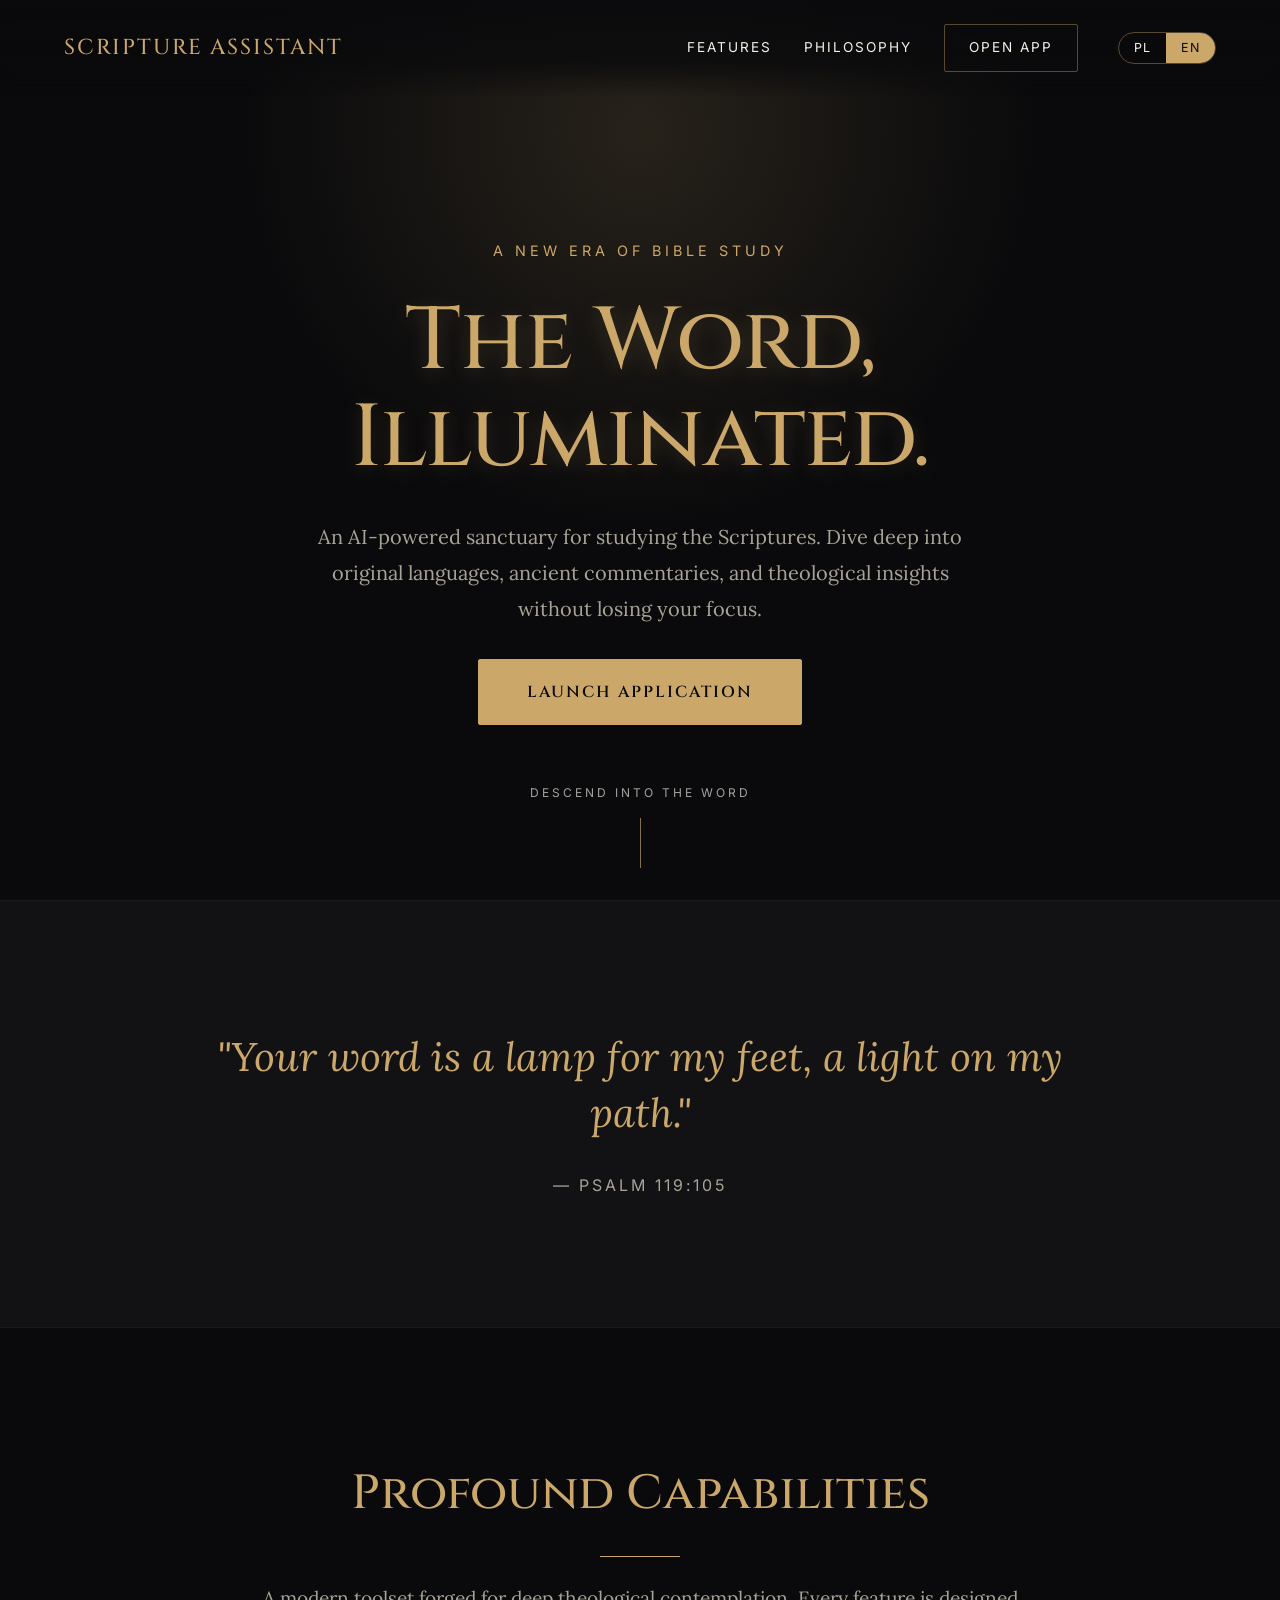
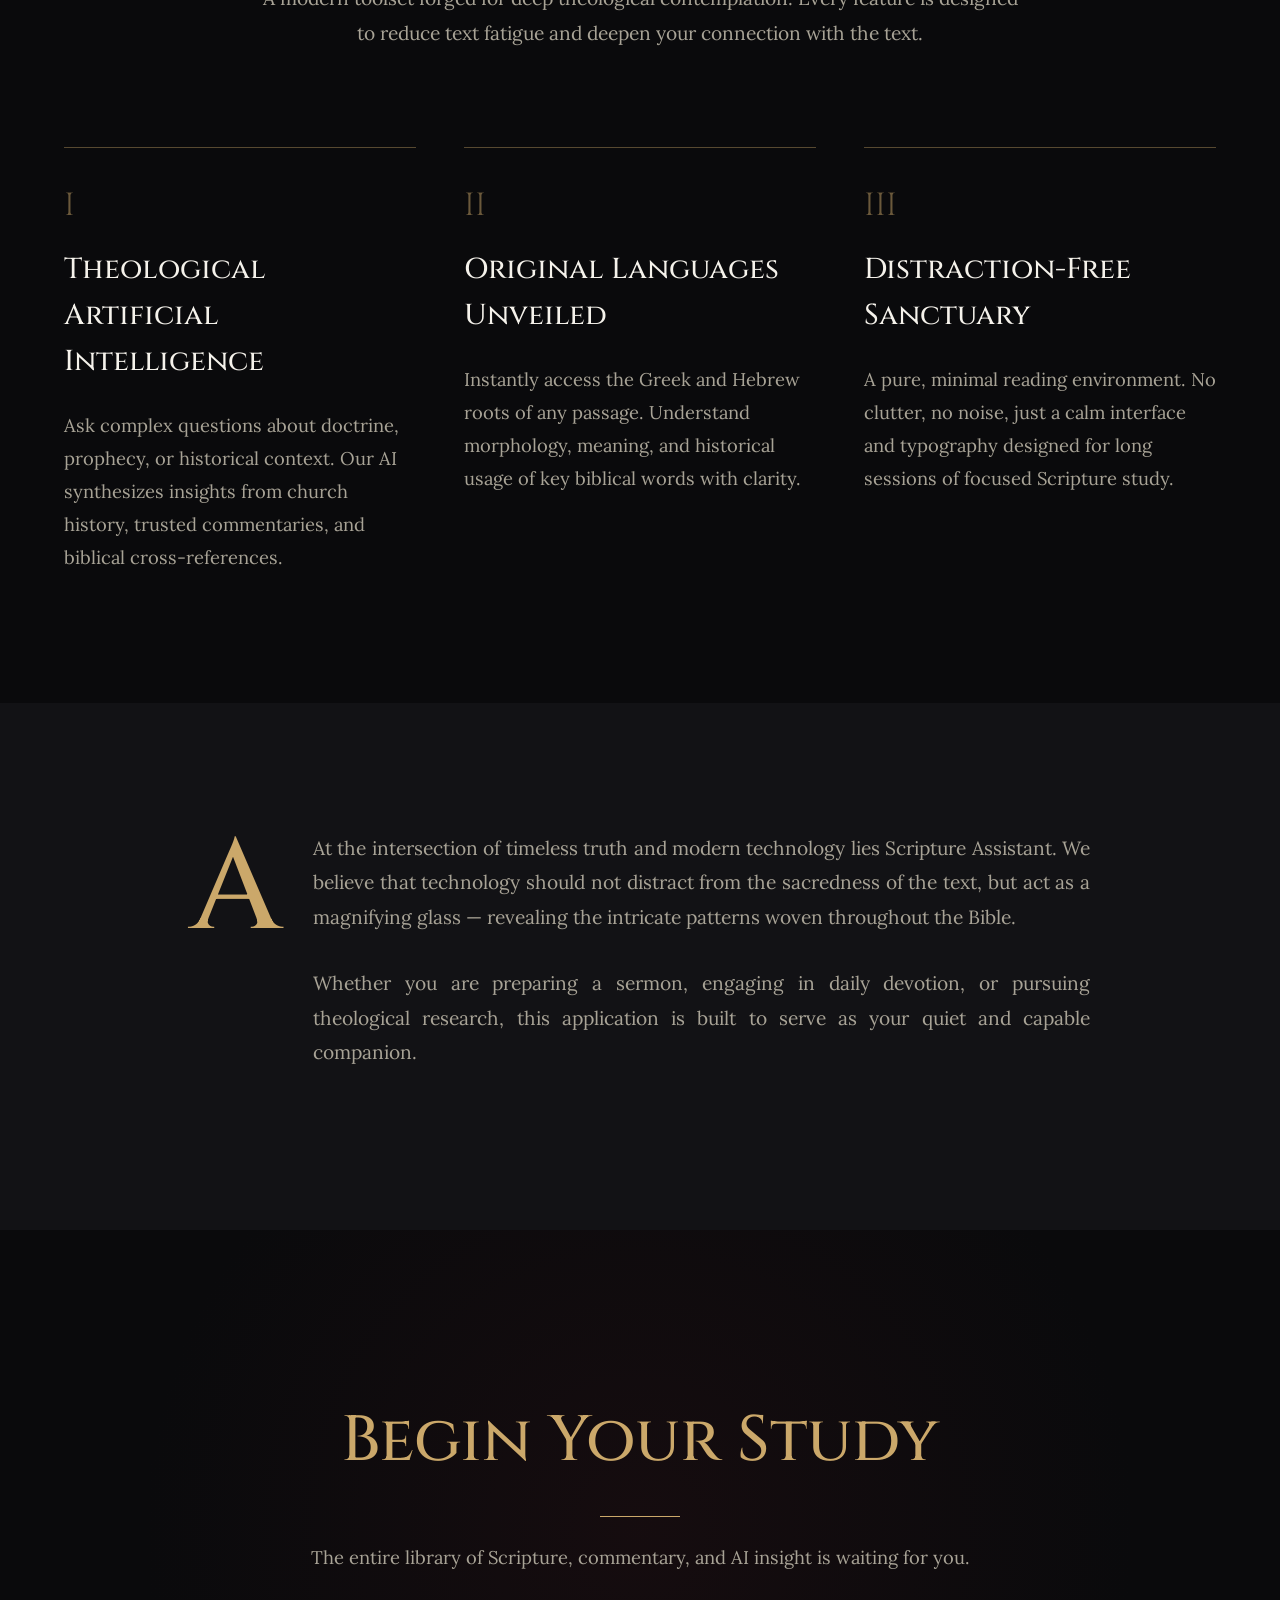
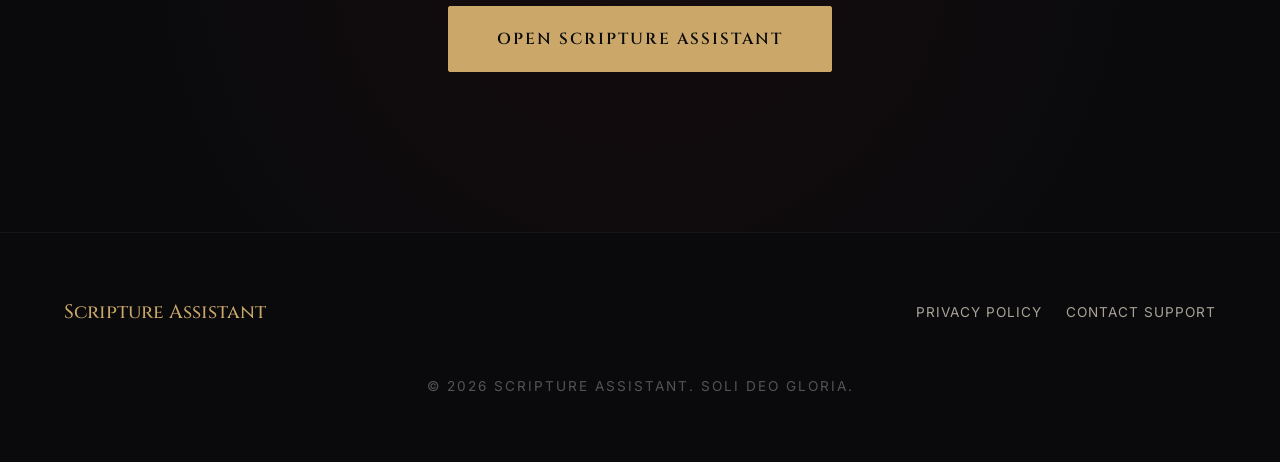
==== en/index.html @ 79582782 "feat: Add multi-language support, implement responsive design, and enhance styling with new CSS vari" ====
<!DOCTYPE html>
<html lang="en">
<head>
    <meta charset="UTF-8">
    <meta name="viewport" content="width=device-width, initial-scale=1.0">
    <title>Scripture Assistant | AI Bible Study and Theological Insights</title>
    <meta name="description" content="Study the Bible with AI support, original languages, historical context, and trusted commentary in a focused environment without distractions.">
    <meta name="keywords" content="AI Bible study, theological insights, Bible commentary, biblical Greek, biblical Hebrew, Bible app, Scripture study">
    <meta name="robots" content="index, follow, max-image-preview:large, max-snippet:-1, max-video-preview:-1">
    <meta name="author" content="Scripture Assistant">
    <meta name="theme-color" content="#0a0a0c">

    <link rel="canonical" href="https://scriptureassistant.com/en/">
    <link rel="alternate" hreflang="pl" href="https://scriptureassistant.com/pl/">
    <link rel="alternate" hreflang="en" href="https://scriptureassistant.com/en/">
    <link rel="alternate" hreflang="x-default" href="https://scriptureassistant.com/en/">

    <link rel="icon" href="https://app.scriptureassistant.com/favicon.ico" sizes="any">
    <link rel="icon" href="https://app.scriptureassistant.com/icons/icon-512x512.png" type="image/png">
    <link rel="apple-touch-icon" href="https://app.scriptureassistant.com/apple-touch-icon.png">

    <meta property="og:site_name" content="Scripture Assistant">
    <meta property="og:title" content="Scripture Assistant | AI Bible Study and Theological Insights">
    <meta property="og:description" content="Study the Bible with AI support, original languages, historical context, and trusted commentary in a focused environment without distractions.">
    <meta property="og:type" content="website">
    <meta property="og:url" content="https://scriptureassistant.com/en/">
    <meta property="og:image" content="https://app.scriptureassistant.com/opengraph-image.png">
    <meta property="og:image:alt" content="Scripture Assistant homepage preview">
    <meta property="og:locale" content="en_US">

    <meta name="twitter:card" content="summary_large_image">
    <meta name="twitter:title" content="Scripture Assistant | AI Bible Study and Theological Insights">
    <meta name="twitter:description" content="Study the Bible with AI support, original languages, historical context, and trusted commentary.">
    <meta name="twitter:image" content="https://app.scriptureassistant.com/opengraph-image.png">

    <script type="application/ld+json">
    {
      "@context": "https://schema.org",
      "@graph": [
        {
          "@type": "WebSite",
          "name": "Scripture Assistant",
          "url": "https://scriptureassistant.com/en/",
          "inLanguage": "en"
        },
        {
          "@type": "SoftwareApplication",
          "name": "Scripture Assistant",
          "applicationCategory": "EducationalApplication",
          "operatingSystem": "Web",
          "description": "An AI-powered Bible study tool offering original language analysis, historical context, and theological commentary.",
          "url": "https://app.scriptureassistant.com",
          "offers": {
            "@type": "Offer",
            "price": "0",
            "priceCurrency": "USD"
          }
        }
      ]
    }
    </script>

    <link rel="preconnect" href="https://fonts.googleapis.com">
    <link rel="preconnect" href="https://fonts.gstatic.com" crossorigin>
    <link href="https://fonts.googleapis.com/css2?family=Cinzel:wght@400;500;600;700&family=Lora:ital,wght@0,400;0,500;1,400&family=Inter:wght@300;400;500;600&display=swap" rel="stylesheet">
    <link rel="stylesheet" href="/styles.css">
</head>
<body>
    <a class="skip-link" href="#main-content">Skip to content</a>

    <header class="navbar">
        <div class="logo">
            <a href="/en/" aria-label="Scripture Assistant homepage">Scripture Assistant</a>
        </div>

        <nav class="nav-links" aria-label="Main navigation">
            <a href="#features">Features</a>
            <a href="#about">Philosophy</a>
            <a href="https://app.scriptureassistant.com" class="cta-nav">Open App</a>

            <div class="lang-switch" aria-label="Language switcher">
                <a href="/pl/" lang="pl">PL</a>
                <a href="/en/" class="active" lang="en" aria-current="page">EN</a>
            </div>
        </nav>
    </header>

    <main id="main-content">
        <section class="hero-section" aria-labelledby="hero-title">
            <div class="divine-light" aria-hidden="true"></div>

            <div class="hero-content fade-in-up">
                <span class="eyebrow">A New Era of Bible Study</span>
                <h1 id="hero-title">The Word,<br>Illuminated.</h1>
                <p>An AI-powered sanctuary for studying the Scriptures. Dive deep into original languages, ancient commentaries, and theological insights without losing your focus.</p>
                <a href="https://app.scriptureassistant.com" class="cta-primary">Launch Application</a>
            </div>

            <div class="scroll-indicator" aria-hidden="true">
                <span>Descend into the Word</span>
                <div class="line"></div>
            </div>
        </section>

        <section id="quote" class="quote-section" aria-labelledby="quote-heading">
            <h2 id="quote-heading" class="sr-only">Biblical inspiration</h2>
            <blockquote class="fade-in-up">
                <p>"Your word is a lamp for my feet, a light on my path."</p>
                <cite>— Psalm 119:105</cite>
            </blockquote>
        </section>

        <section id="features" class="capabilities-section" aria-labelledby="features-title">
            <div class="capabilities-header fade-in-up">
                <h2 id="features-title">Profound Capabilities</h2>
                <div class="divider" aria-hidden="true"></div>
                <p class="section-subtitle">A modern toolset forged for deep theological contemplation. Every feature is designed to reduce text fatigue and deepen your connection with the text.</p>
            </div>

            <div class="capabilities-grid">
                <article class="cap-card fade-in-up">
                    <span class="cap-num">I</span>
                    <h3>Theological Artificial Intelligence</h3>
                    <p>Ask complex questions about doctrine, prophecy, or historical context. Our AI synthesizes insights from church history, trusted commentaries, and biblical cross-references.</p>
                </article>

                <article class="cap-card fade-in-up" style="transition-delay: 0.2s">
                    <span class="cap-num">II</span>
                    <h3>Original Languages Unveiled</h3>
                    <p>Instantly access the Greek and Hebrew roots of any passage. Understand morphology, meaning, and historical usage of key biblical words with clarity.</p>
                </article>

                <article class="cap-card fade-in-up" style="transition-delay: 0.4s">
                    <span class="cap-num">III</span>
                    <h3>Distraction-Free Sanctuary</h3>
                    <p>A pure, minimal reading environment. No clutter, no noise, just a calm interface and typography designed for long sessions of focused Scripture study.</p>
                </article>
            </div>
        </section>

        <section id="about" class="editorial-section" aria-labelledby="about-title">
            <div class="editorial-content fade-in-up">
                <span class="drop-cap" aria-hidden="true">A</span>

                <div class="editorial-text">
                    <h2 id="about-title" class="sr-only">About Scripture Assistant</h2>
                    <p>At the intersection of timeless truth and modern technology lies Scripture Assistant. We believe that technology should not distract from the sacredness of the text, but act as a magnifying glass — revealing the intricate patterns woven throughout the Bible.</p>
                    <p>Whether you are preparing a sermon, engaging in daily devotion, or pursuing theological research, this application is built to serve as your quiet and capable companion.</p>
                </div>
            </div>
        </section>

        <section class="final-cta" aria-labelledby="cta-title">
            <div class="cta-content fade-in-up">
                <h2 id="cta-title">Begin Your Study</h2>
                <div class="divider" aria-hidden="true"></div>
                <p>The entire library of Scripture, commentary, and AI insight is waiting for you.</p>
                <a href="https://app.scriptureassistant.com" class="cta-primary">Open Scripture Assistant</a>
            </div>
        </section>
    </main>

    <footer class="site-footer">
        <div class="footer-content">
            <div class="footer-logo">Scripture Assistant</div>

            <nav class="footer-links" aria-label="Footer navigation">
                <a href="https://app.scriptureassistant.com/privacy-policy">Privacy Policy</a>
                <a href="https://app.scriptureassistant.com/contact">Contact Support</a>
            </nav>
        </div>

        <div class="copyright">
            &copy; <span id="currentYear">2026</span> Scripture Assistant. Soli Deo Gloria.
        </div>
    </footer>

    <script>
        document.getElementById("currentYear").textContent = new Date().getFullYear();

        const prefersReducedMotion = window.matchMedia("(prefers-reduced-motion: reduce)").matches;
        const animatedElements = document.querySelectorAll(".fade-in-up");

        if (prefersReducedMotion || !("IntersectionObserver" in window)) {
            animatedElements.forEach(el => el.classList.add("visible"));
        } else {
            const observer = new IntersectionObserver((entries, obs) => {
                entries.forEach(entry => {
                    if (entry.isIntersecting) {
                        entry.target.classList.add("visible");
                        obs.unobserve(entry.target);
                    }
                });
            }, { threshold: 0.15 });

            animatedElements.forEach(el => observer.observe(el));
        }
    </script>
</body>
</html>
---- styles.css ----
:root {
    --bg-primary: #0a0a0c;
    --bg-secondary: #121215;
    --text-primary: #f5f2eb;
    --text-secondary: #a8a396;
    --gold: #cba86a;
    --gold-dim: rgba(203, 168, 106, 0.4);
    --crimson: #7a1f28;
    --border-soft: rgba(255, 255, 255, 0.05);
    --shadow-gold: 0 4px 20px rgba(203, 168, 106, 0.2);

    --font-display: 'Cinzel', serif;
    --font-serif: 'Lora', serif;
    --font-sans: 'Inter', sans-serif;

    --container: 1400px;
    --container-narrow: 900px;
    --radius-sm: 2px;
}

html {
    scroll-behavior: smooth;
}

* {
    margin: 0;
    padding: 0;
    box-sizing: border-box;
}

body {
    background-color: var(--bg-primary);
    color: var(--text-primary);
    font-family: var(--font-serif);
    line-height: 1.6;
    overflow-x: hidden;
}

::selection {
    background: var(--gold-dim);
    color: var(--text-primary);
}

img {
    max-width: 100%;
    display: block;
}

a {
    color: inherit;
    text-decoration: none;
    transition: all 0.4s ease;
}

button,
a {
    -webkit-tap-highlight-color: transparent;
}

h1,
h2,
h3,
.logo,
.footer-logo,
.drop-cap {
    font-family: var(--font-display);
    font-weight: 500;
}

h1 {
    font-size: clamp(3rem, 8vw, 5.5rem);
    line-height: 1.1;
    margin-bottom: 2rem;
    color: var(--gold);
    letter-spacing: -1px;
    text-shadow: var(--shadow-gold);
}

h2 {
    font-size: clamp(2.2rem, 5vw, 3rem);
    color: var(--gold);
    margin-bottom: 1rem;
}

p {
    font-size: 1.15rem;
    line-height: 1.8;
    color: var(--text-secondary);
}

.skip-link {
    position: absolute;
    left: 1rem;
    top: -100px;
    z-index: 9999;
    background: var(--gold);
    color: var(--bg-primary);
    padding: 0.75rem 1rem;
    border-radius: var(--radius-sm);
    font-family: var(--font-sans);
    font-weight: 600;
}

.skip-link:focus {
    top: 1rem;
}

.sr-only {
    position: absolute;
    width: 1px;
    height: 1px;
    margin: -1px;
    padding: 0;
    overflow: hidden;
    border: 0;
    clip: rect(0, 0, 0, 0);
    white-space: nowrap;
}

.fade-in-up {
    opacity: 0;
    transform: translateY(30px);
    transition:
        opacity 1.2s cubic-bezier(0.25, 0.46, 0.45, 0.94),
        transform 1.2s cubic-bezier(0.25, 0.46, 0.45, 0.94);
}

.fade-in-up.visible {
    opacity: 1;
    transform: translateY(0);
}

.navbar {
    position: fixed;
    inset: 0 0 auto 0;
    width: 100%;
    padding: 1.5rem 4rem;
    display: flex;
    justify-content: space-between;
    align-items: center;
    gap: 2rem;
    z-index: 1000;
    background: linear-gradient(to bottom, rgba(10, 10, 12, 0.96) 0%, rgba(10, 10, 12, 0.78) 65%, transparent 100%);
    backdrop-filter: blur(8px);
}

.logo {
    font-size: 1.35rem;
    letter-spacing: 2px;
    color: var(--gold);
    text-transform: uppercase;
    flex-shrink: 0;
}

.logo a {
    color: inherit;
}

.nav-links {
    display: flex;
    gap: 2rem;
    align-items: center;
    flex-wrap: wrap;
    justify-content: flex-end;
}

.nav-links a {
    color: var(--text-primary);
    font-family: var(--font-sans);
    font-size: 0.85rem;
    letter-spacing: 2px;
    text-transform: uppercase;
}

.nav-links a:hover,
.footer-links a:hover {
    color: var(--gold);
}

.cta-nav {
    border: 1px solid var(--gold-dim);
    padding: 0.75rem 1.5rem;
    border-radius: var(--radius-sm);
}

.cta-nav:hover {
    background: var(--gold);
    color: var(--bg-primary) !important;
}

.lang-switch {
    display: inline-flex;
    align-items: center;
    border: 1px solid var(--gold-dim);
    border-radius: 999px;
    overflow: hidden;
    margin-left: 0.5rem;
}

.lang-switch a {
    padding: 0.55rem 0.9rem;
    font-size: 0.78rem;
    letter-spacing: 1.5px;
    line-height: 1;
}

.lang-switch a.active {
    background: var(--gold);
    color: var(--bg-primary);
}

.divider {
    height: 1px;
    width: 80px;
    background: var(--gold);
    margin: 1.5rem auto;
}

.cta-primary {
    display: inline-block;
    background: var(--gold);
    color: var(--bg-primary);
    font-family: var(--font-display);
    font-weight: 600;
    text-transform: uppercase;
    letter-spacing: 2px;
    padding: 1.2rem 3rem;
    margin-top: 2rem;
    border-radius: var(--radius-sm);
    border: 1px solid var(--gold);
}

.cta-primary:hover {
    background: transparent;
    color: var(--gold);
    box-shadow: 0 0 20px rgba(203, 168, 106, 0.2);
}

a:focus-visible,
button:focus-visible {
    outline: 2px solid var(--gold);
    outline-offset: 4px;
}

.hero-section {
    min-height: 100vh;
    display: flex;
    flex-direction: column;
    justify-content: center;
    align-items: center;
    text-align: center;
    padding: 8rem 2rem 4rem;
    position: relative;
    overflow: hidden;
}

.divine-light {
    position: absolute;
    top: -30%;
    left: 50%;
    transform: translateX(-50%);
    width: min(90vw, 800px);
    height: min(90vw, 800px);
    background: radial-gradient(circle, rgba(203, 168, 106, 0.15) 0%, rgba(10, 10, 12, 0) 70%);
    z-index: -1;
}

.hero-content {
    max-width: 800px;
    z-index: 1;
}

.eyebrow {
    font-family: var(--font-sans);
    font-size: 0.9rem;
    letter-spacing: 4px;
    text-transform: uppercase;
    color: var(--gold);
    display: block;
    margin-bottom: 2rem;
}

.hero-content p {
    font-size: 1.25rem;
    max-width: 650px;
    margin: 0 auto;
}

.scroll-indicator {
    position: absolute;
    bottom: 2rem;
    display: flex;
    flex-direction: column;
    align-items: center;
    gap: 1rem;
    opacity: 0.65;
}

.scroll-indicator span {
    font-family: var(--font-sans);
    font-size: 0.75rem;
    letter-spacing: 3px;
    text-transform: uppercase;
}

.scroll-indicator .line {
    width: 1px;
    height: 50px;
    background: var(--gold);
}

.quote-section {
    padding: 8rem 2rem;
    background: var(--bg-secondary);
    display: flex;
    justify-content: center;
    border-top: 1px solid rgba(255, 255, 255, 0.03);
    border-bottom: 1px solid rgba(255, 255, 255, 0.03);
}

blockquote {
    max-width: 900px;
    text-align: center;
}

blockquote p {
    font-size: clamp(1.8rem, 4vw, 2.5rem);
    color: var(--gold);
    font-style: italic;
    line-height: 1.4;
}

cite {
    display: block;
    font-family: var(--font-sans);
    font-size: 1rem;
    font-style: normal;
    letter-spacing: 3px;
    text-transform: uppercase;
    color: var(--text-secondary);
    margin-top: 2rem;
}

.capabilities-section {
    padding: 8rem 4rem;
    max-width: var(--container);
    margin: 0 auto;
}

.capabilities-header {
    text-align: center;
    margin-bottom: 6rem;
}

.section-subtitle {
    max-width: 760px;
    margin: 0 auto;
    font-size: 1.2rem;
}

.capabilities-grid {
    display: grid;
    grid-template-columns: repeat(3, 1fr);
    gap: 3rem;
}

.cap-card {
    border-top: 1px solid var(--gold-dim);
    padding-top: 2rem;
}

.cap-num {
    font-family: var(--font-display);
    font-size: 2rem;
    color: var(--gold);
    opacity: 0.5;
    display: block;
    margin-bottom: 1rem;
}

.cap-card h3 {
    font-size: 1.8rem;
    margin-bottom: 1.5rem;
    color: var(--text-primary);
}

.editorial-section {
    padding: 8rem 2rem;
    background: var(--bg-secondary);
    display: flex;
    justify-content: center;
}

.editorial-content {
    max-width: var(--container-narrow);
    display: flex;
    gap: 2rem;
    align-items: flex-start;
}

.drop-cap {
    font-size: clamp(5rem, 10vw, 8rem);
    line-height: 0.8;
    color: var(--gold);
    flex-shrink: 0;
    margin-top: 0.5rem;
}

.editorial-text p {
    margin-bottom: 2rem;
    font-size: 1.2rem;
    text-align: justify;
}

.final-cta {
    padding: 10rem 2rem;
    text-align: center;
    background: radial-gradient(circle at center, rgba(122, 31, 40, 0.1) 0%, var(--bg-primary) 70%);
}

.final-cta h2 {
    font-size: clamp(2.5rem, 6vw, 4rem);
}

.site-footer {
    padding: 4rem;
    border-top: 1px solid var(--border-soft);
}

.footer-content {
    max-width: var(--container);
    margin: 0 auto 3rem;
    display: flex;
    justify-content: space-between;
    align-items: center;
    gap: 2rem;
}

.footer-logo {
    font-size: 1.2rem;
    color: var(--gold);
}

.footer-links {
    display: flex;
    flex-wrap: wrap;
    justify-content: center;
    gap: 1.5rem;
}

.footer-links a {
    color: var(--text-secondary);
    font-family: var(--font-sans);
    font-size: 0.85rem;
    text-transform: uppercase;
    letter-spacing: 1px;
}

.copyright {
    text-align: center;
    font-family: var(--font-sans);
    font-size: 0.85rem;
    color: rgba(255, 255, 255, 0.3);
    text-transform: uppercase;
    letter-spacing: 2px;
}

@media (max-width: 1024px) {
    .navbar {
        padding: 1.25rem 2rem;
    }

    .capabilities-grid {
        grid-template-columns: repeat(2, 1fr);
    }

    .capabilities-section,
    .site-footer {
        padding-left: 2rem;
        padding-right: 2rem;
    }
}

@media (max-width: 768px) {
    .navbar {
        flex-direction: column;
        align-items: flex-start;
    }

    .nav-links {
        gap: 1rem;
        width: 100%;
        justify-content: flex-start;
    }

    .lang-switch {
        margin-left: 0;
    }

    .hero-section {
        padding-top: 10rem;
    }

    .capabilities-grid {
        grid-template-columns: 1fr;
    }

    .quote-section,
    .editorial-section,
    .final-cta {
        padding-left: 1.5rem;
        padding-right: 1.5rem;
    }

    .capabilities-section,
    .site-footer {
        padding: 6rem 1.5rem;
    }

    .editorial-content {
        flex-direction: column;
    }

    .footer-content {
        flex-direction: column;
        text-align: center;
    }

    .footer-links {
        flex-direction: column;
        gap: 1rem;
    }
}

@media (prefers-reduced-motion: reduce) {
    html {
        scroll-behavior: auto;
    }

    *,
    *::before,
    *::after {
        animation: none !important;
        transition: none !important;
    }

    .fade-in-up {
        opacity: 1;
        transform: none;
    }
}
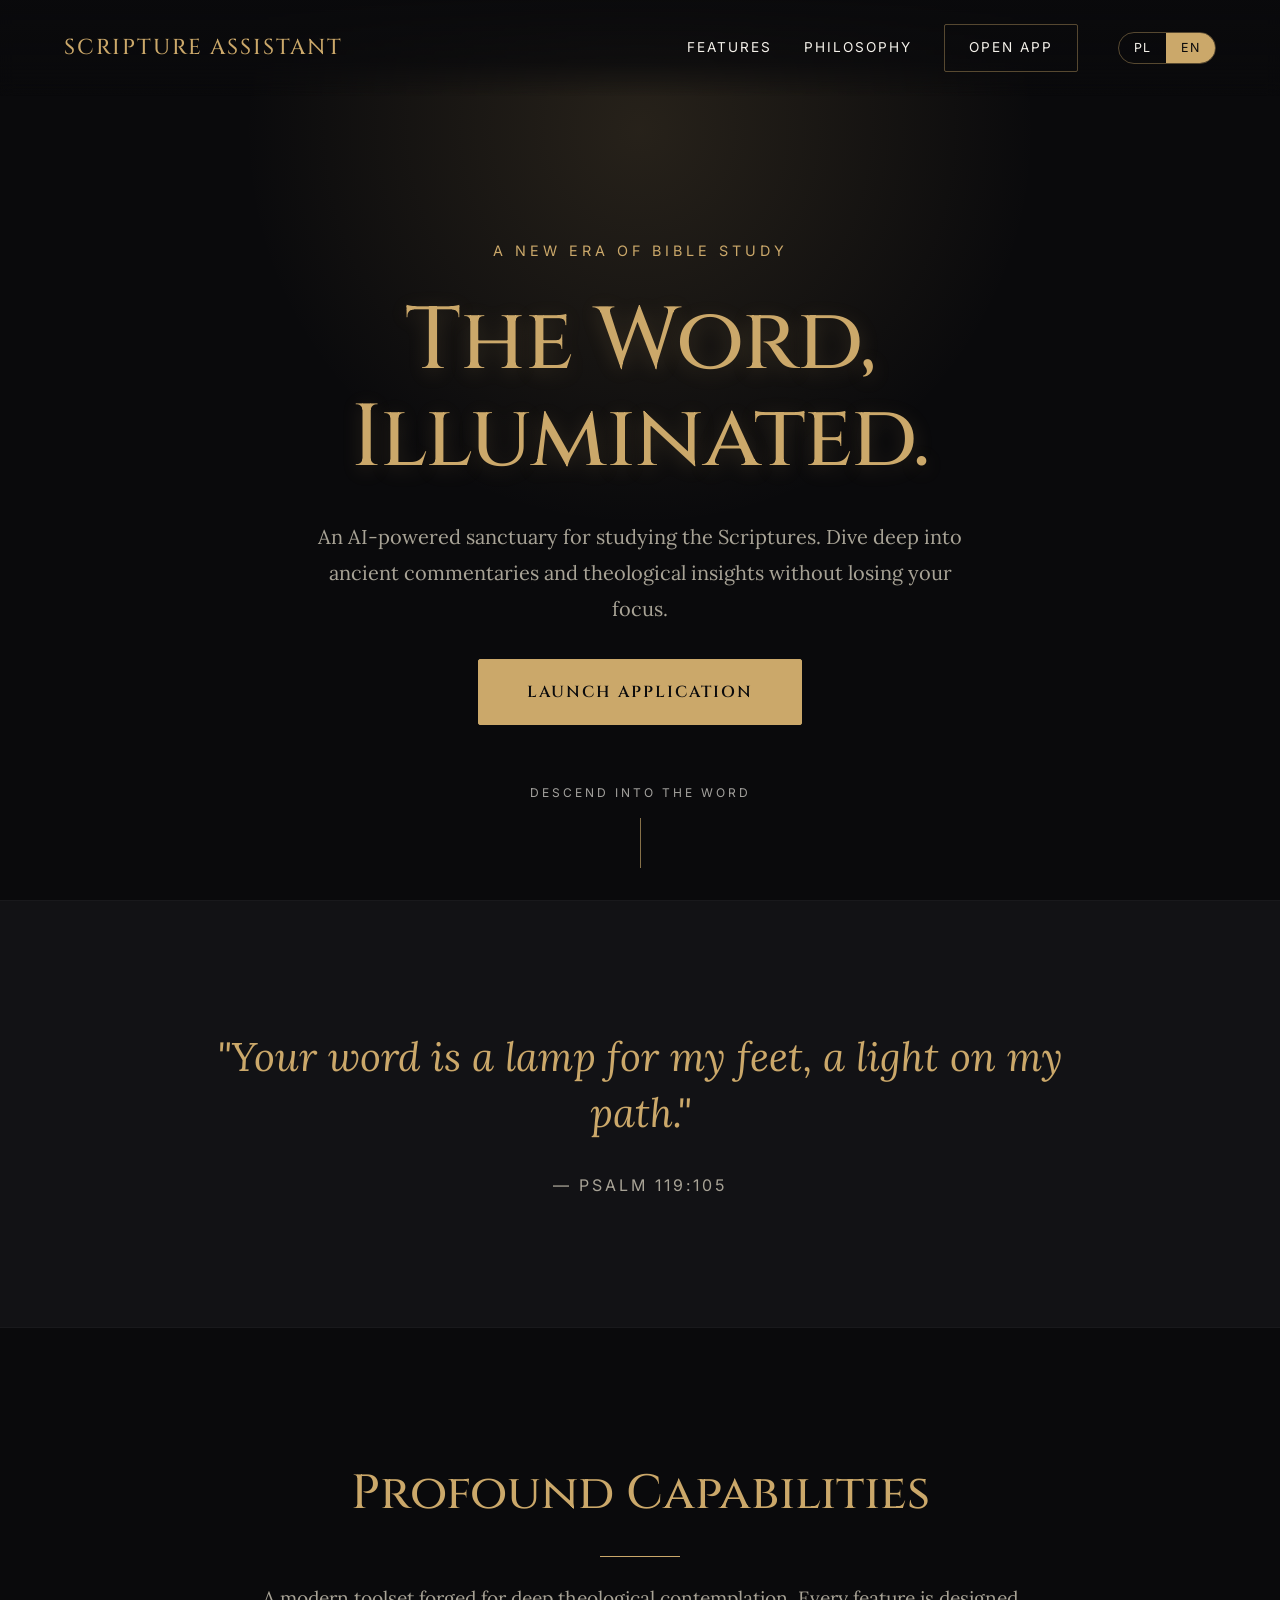
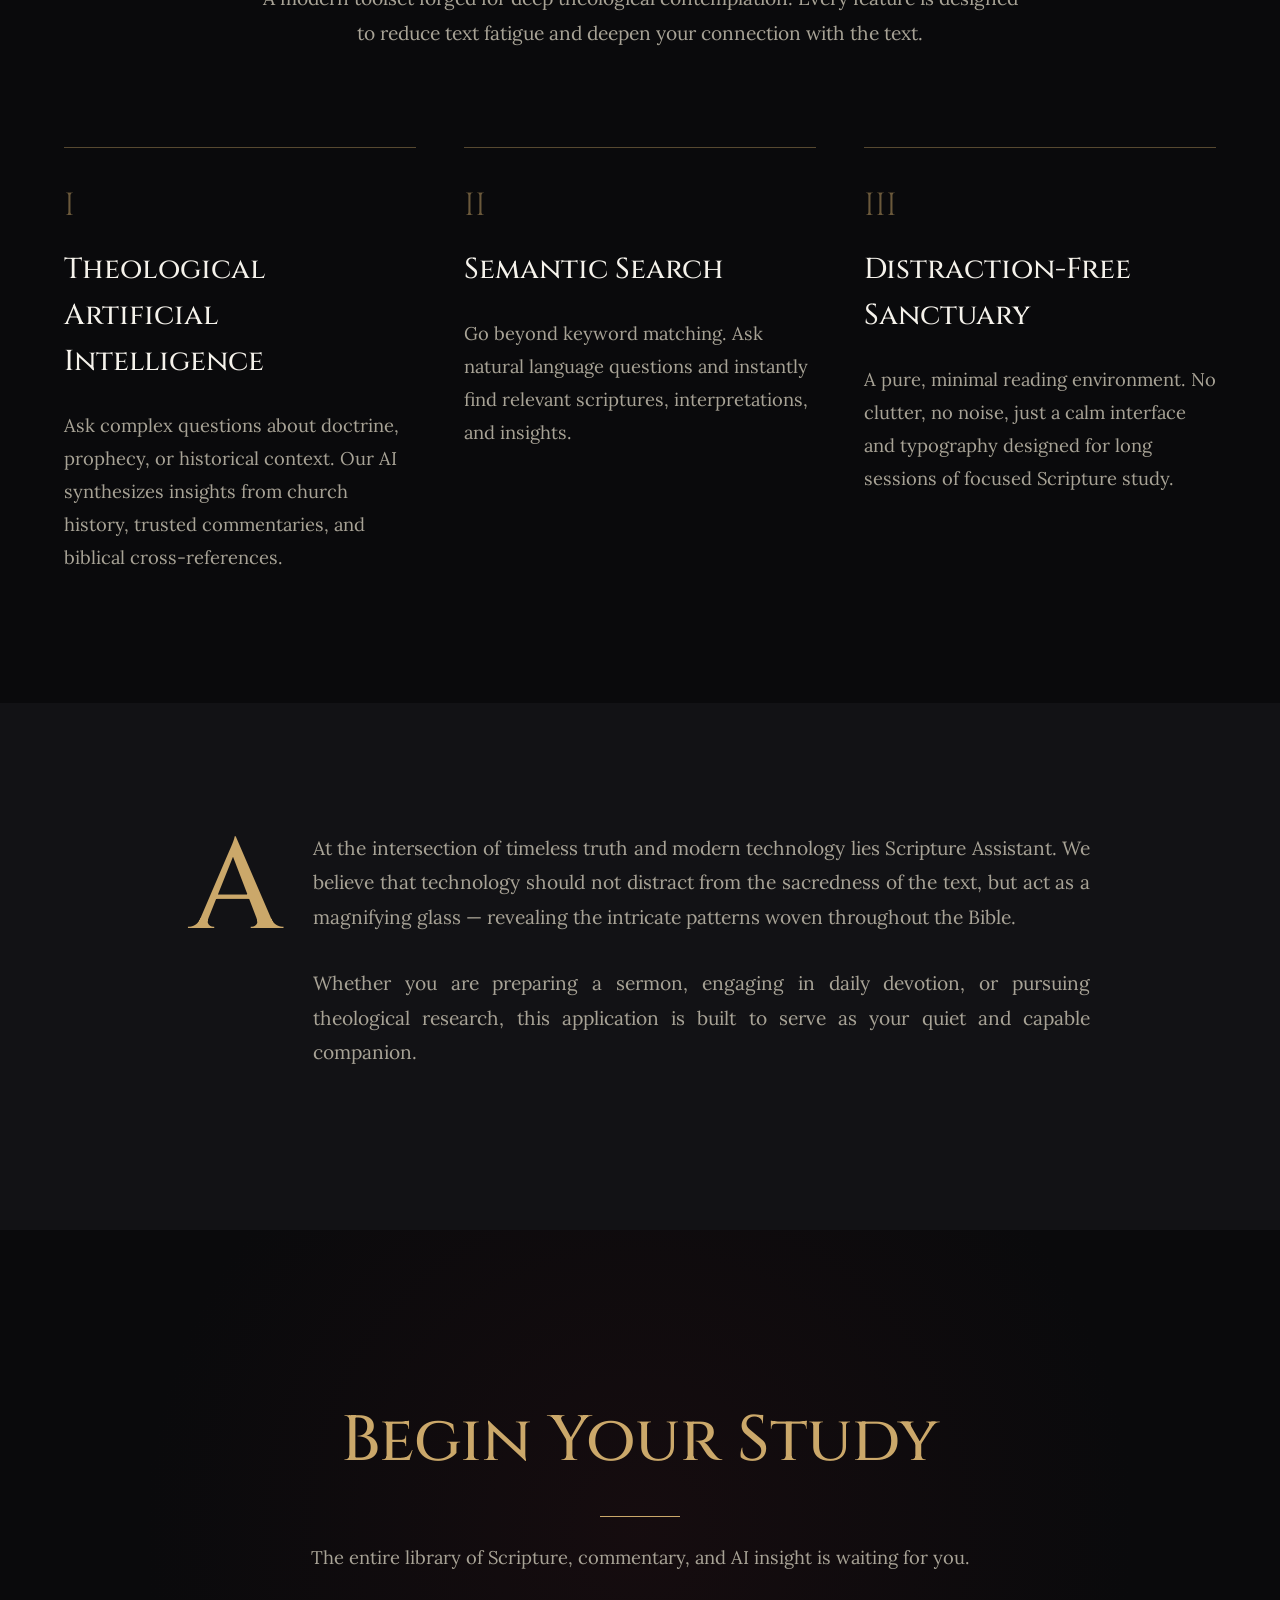
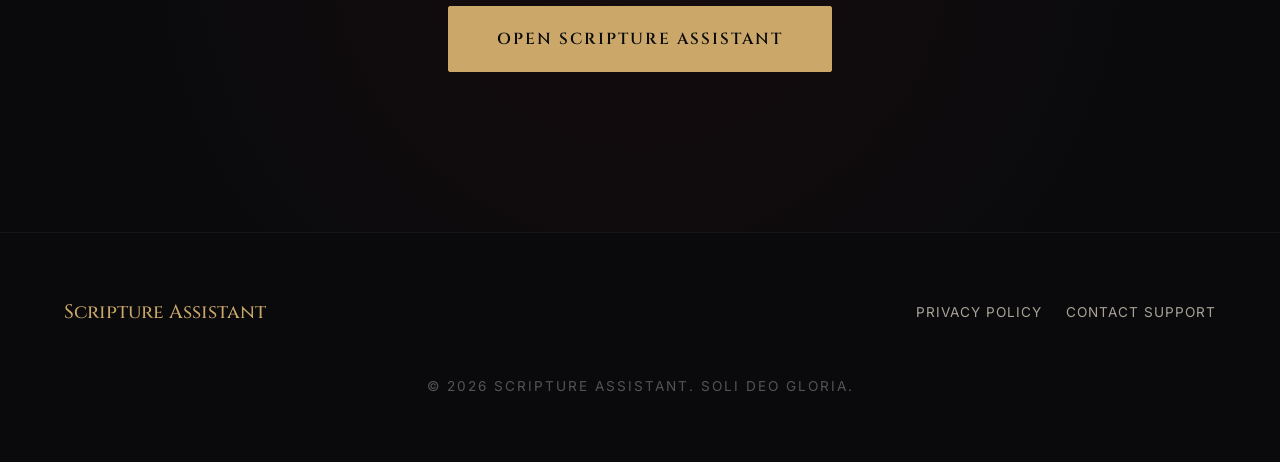
==== commit bcbd12c3: "feat: add localized landing pages for English and Polish versions" ====
--- a/en/index.html
+++ b/en/index.html
@@ -4,8 +4,8 @@
     <meta charset="UTF-8">
     <meta name="viewport" content="width=device-width, initial-scale=1.0">
     <title>Scripture Assistant | AI Bible Study and Theological Insights</title>
-    <meta name="description" content="Study the Bible with AI support, original languages, historical context, and trusted commentary in a focused environment without distractions.">
-    <meta name="keywords" content="AI Bible study, theological insights, Bible commentary, biblical Greek, biblical Hebrew, Bible app, Scripture study">
+    <meta name="description" content="Study the Bible with AI support, exploring historical context, and trusted commentary in a focused environment without distractions.">
+    <meta name="keywords" content="AI Bible study, theological insights, Bible commentary, semantic search, Bible app, Scripture study">
     <meta name="robots" content="index, follow, max-image-preview:large, max-snippet:-1, max-video-preview:-1">
     <meta name="author" content="Scripture Assistant">
     <meta name="theme-color" content="#0a0a0c">
@@ -21,7 +21,7 @@
 
     <meta property="og:site_name" content="Scripture Assistant">
     <meta property="og:title" content="Scripture Assistant | AI Bible Study and Theological Insights">
-    <meta property="og:description" content="Study the Bible with AI support, original languages, historical context, and trusted commentary in a focused environment without distractions.">
+    <meta property="og:description" content="Study the Bible with AI support, exploring historical context, and trusted commentary in a focused environment without distractions.">
     <meta property="og:type" content="website">
     <meta property="og:url" content="https://scriptureassistant.com/en/">
     <meta property="og:image" content="https://app.scriptureassistant.com/opengraph-image.png">
@@ -30,7 +30,7 @@
 
     <meta name="twitter:card" content="summary_large_image">
     <meta name="twitter:title" content="Scripture Assistant | AI Bible Study and Theological Insights">
-    <meta name="twitter:description" content="Study the Bible with AI support, original languages, historical context, and trusted commentary.">
+    <meta name="twitter:description" content="Study the Bible with AI support, exploring historical context, and trusted commentary.">
     <meta name="twitter:image" content="https://app.scriptureassistant.com/opengraph-image.png">
 
     <script type="application/ld+json">
@@ -48,7 +48,7 @@
           "name": "Scripture Assistant",
           "applicationCategory": "EducationalApplication",
           "operatingSystem": "Web",
-          "description": "An AI-powered Bible study tool offering original language analysis, historical context, and theological commentary.",
+          "description": "An AI-powered Bible study tool offering semantic search, historical context, and theological commentary.",
           "url": "https://app.scriptureassistant.com",
           "offers": {
             "@type": "Offer",
@@ -92,7 +92,7 @@
             <div class="hero-content fade-in-up">
                 <span class="eyebrow">A New Era of Bible Study</span>
                 <h1 id="hero-title">The Word,<br>Illuminated.</h1>
-                <p>An AI-powered sanctuary for studying the Scriptures. Dive deep into original languages, ancient commentaries, and theological insights without losing your focus.</p>
+                <p>An AI-powered sanctuary for studying the Scriptures. Dive deep into ancient commentaries and theological insights without losing your focus.</p>
                 <a href="https://app.scriptureassistant.com" class="cta-primary">Launch Application</a>
             </div>
 
@@ -126,8 +126,8 @@
 
                 <article class="cap-card fade-in-up" style="transition-delay: 0.2s">
                     <span class="cap-num">II</span>
-                    <h3>Original Languages Unveiled</h3>
-                    <p>Instantly access the Greek and Hebrew roots of any passage. Understand morphology, meaning, and historical usage of key biblical words with clarity.</p>
+                    <h3>Semantic Search</h3>
+                    <p>Go beyond keyword matching. Ask natural language questions and instantly find relevant scriptures, interpretations, and insights.</p>
                 </article>
 
                 <article class="cap-card fade-in-up" style="transition-delay: 0.4s">
--- a/styles.css
+++ b/styles.css
@@ -484,13 +484,13 @@
 @media (max-width: 768px) {
     .navbar {
         flex-direction: column;
-        align-items: flex-start;
+        align-items: center;
     }
 
     .nav-links {
         gap: 1rem;
         width: 100%;
-        justify-content: flex-start;
+        justify-content: center;
     }
 
     .lang-switch {
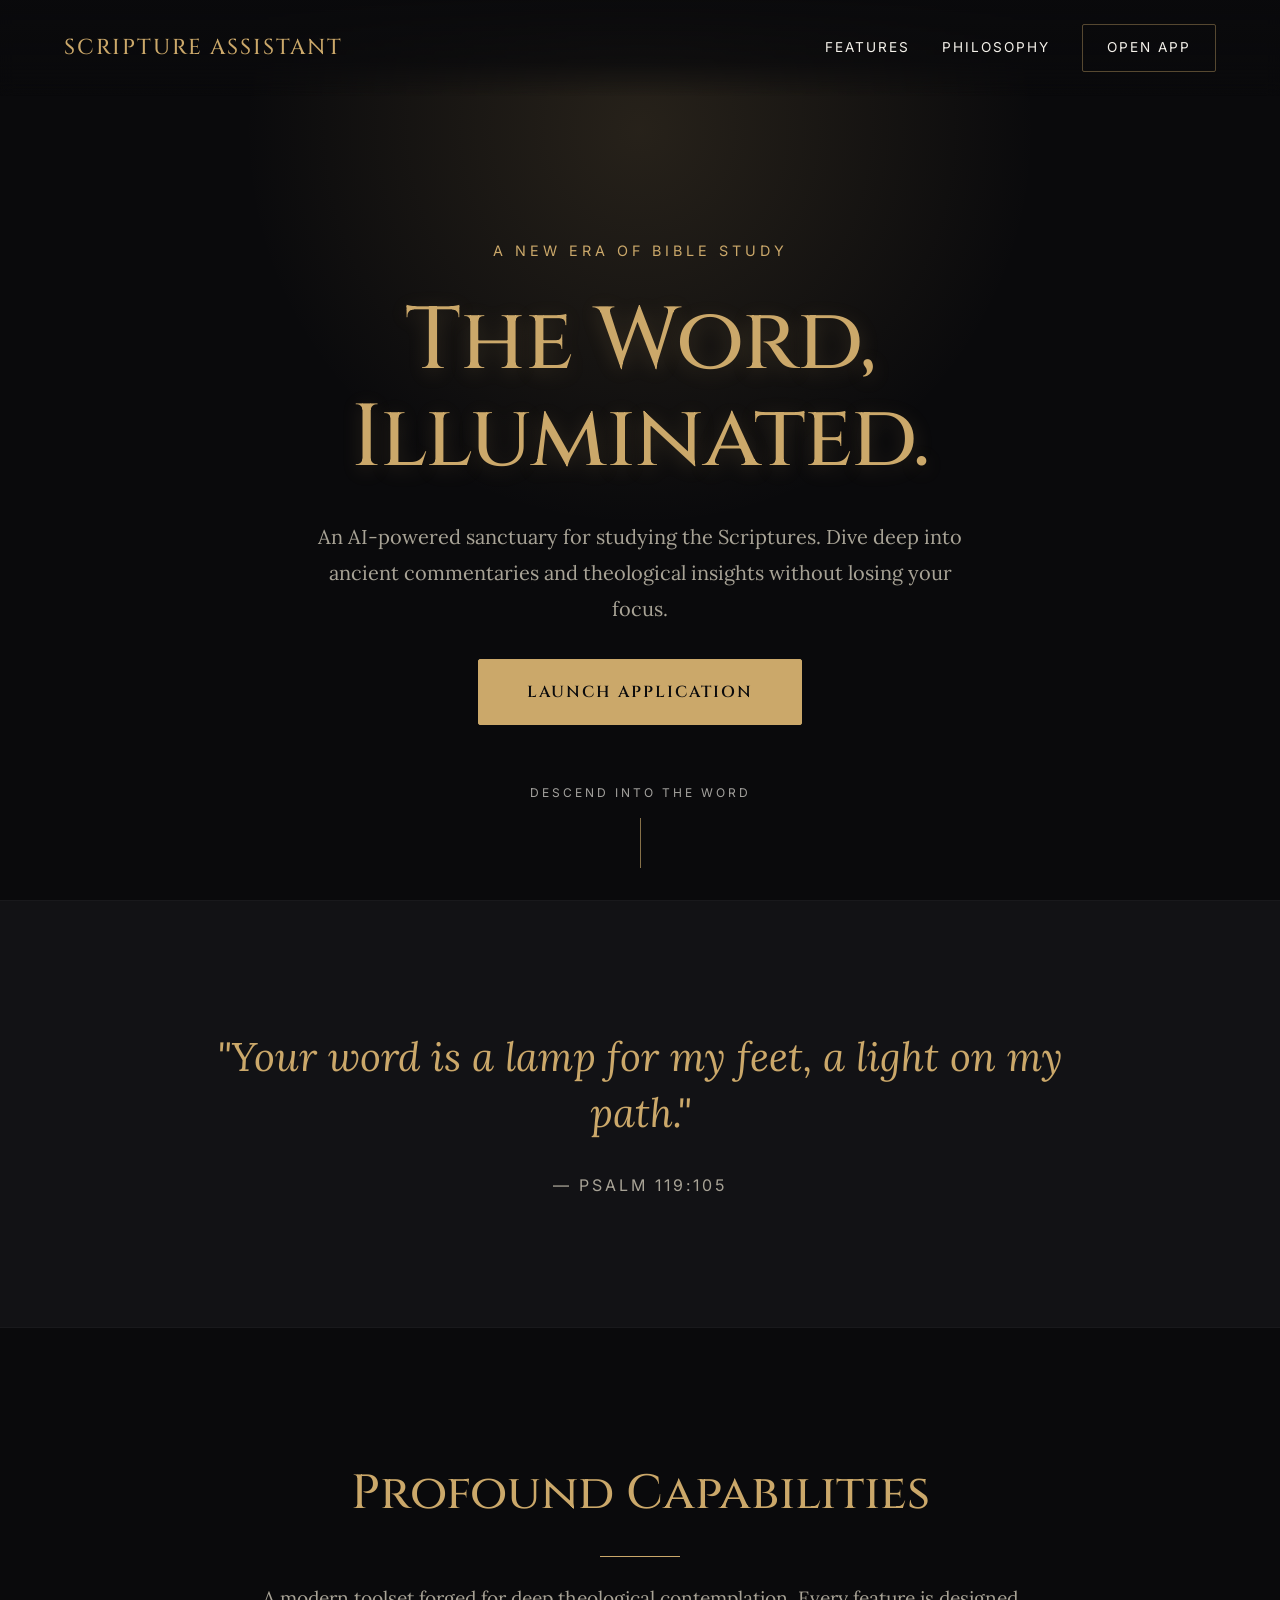
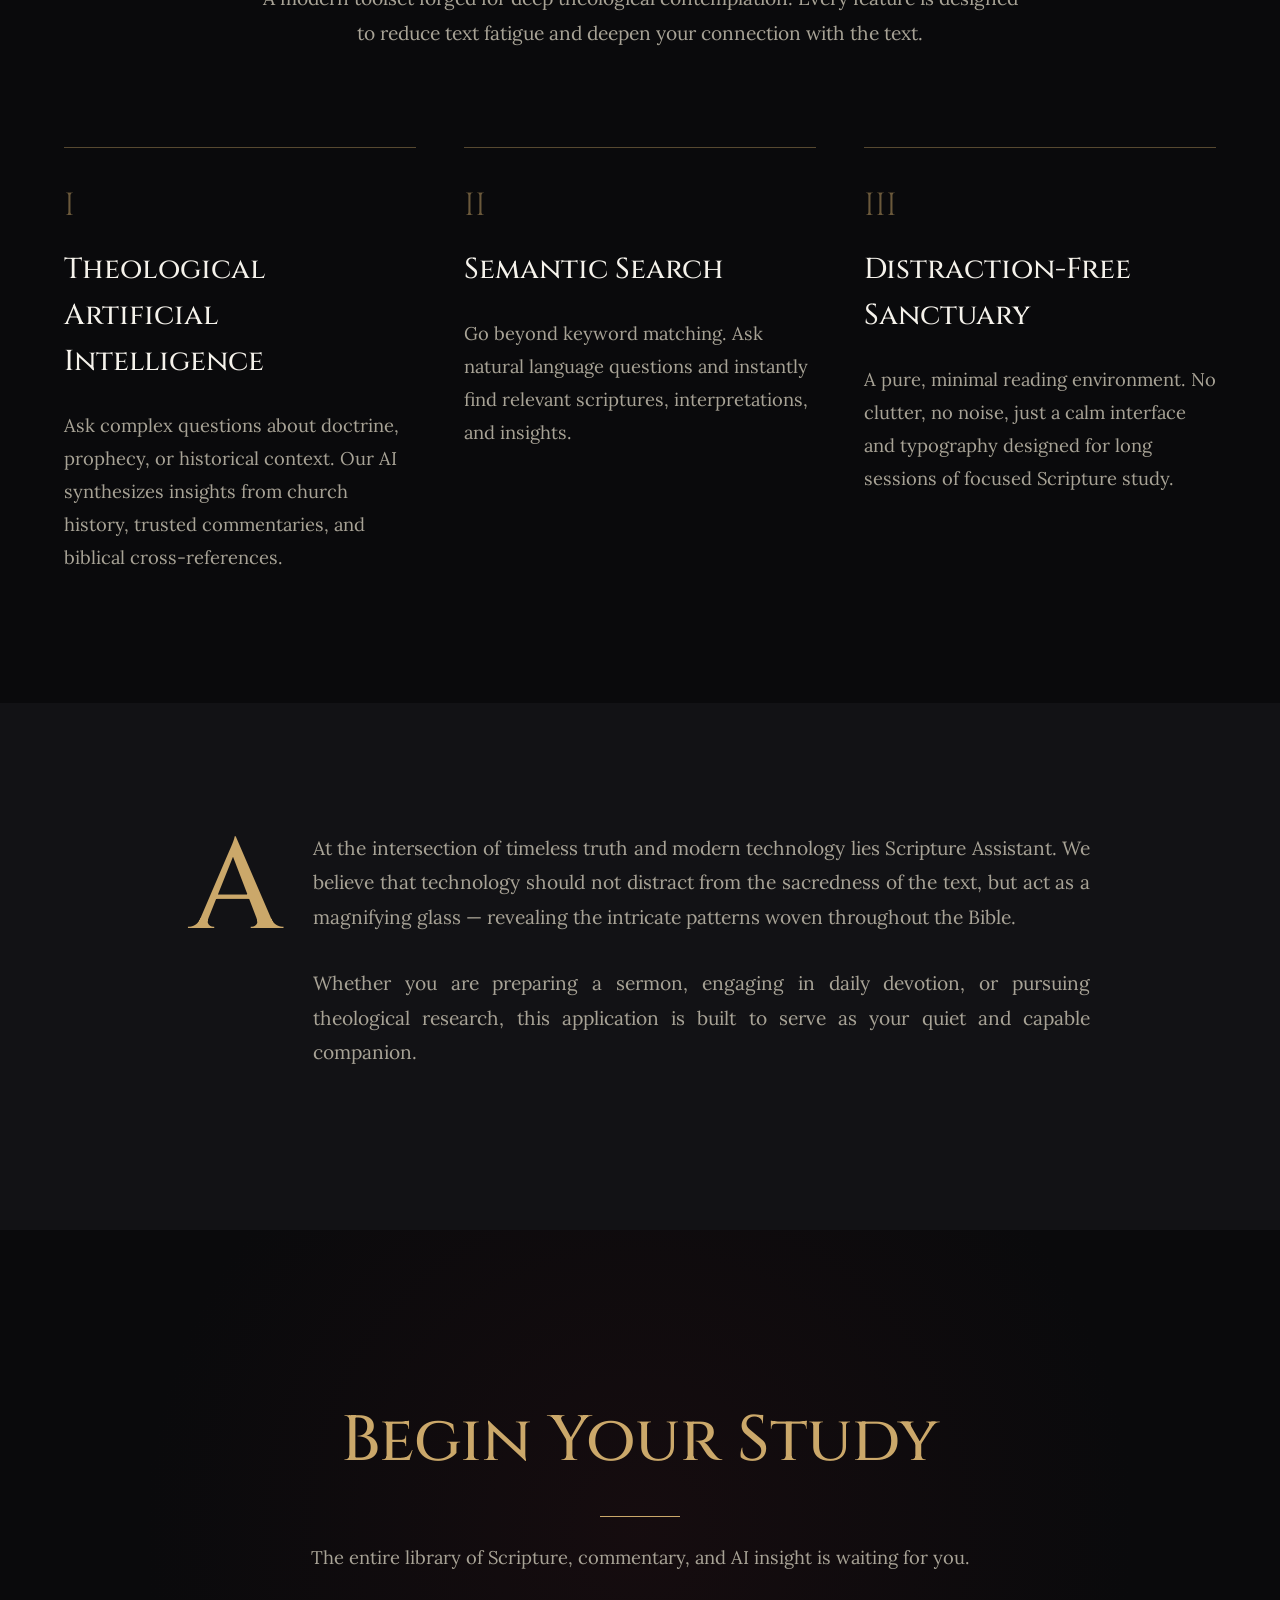
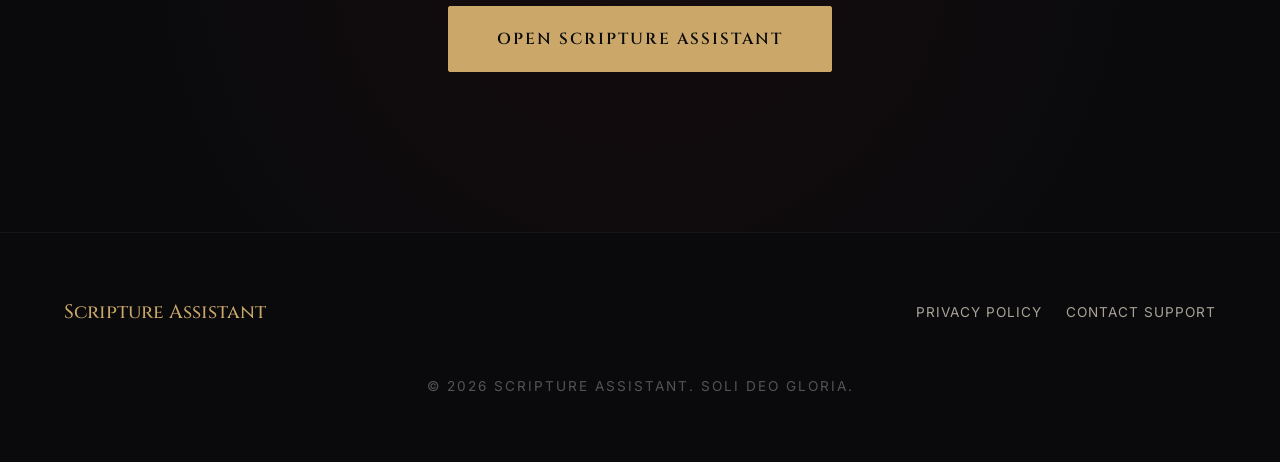
==== commit ebd98e9d: "feat: add localized landing pages for English and Polish versions" ====
--- a/en/index.html
+++ b/en/index.html
@@ -78,10 +78,6 @@
             <a href="#about">Philosophy</a>
             <a href="https://app.scriptureassistant.com" class="cta-nav">Open App</a>
 
-            <div class="lang-switch" aria-label="Language switcher">
-                <a href="/pl/" lang="pl">PL</a>
-                <a href="/en/" class="active" lang="en" aria-current="page">EN</a>
-            </div>
         </nav>
     </header>
 
